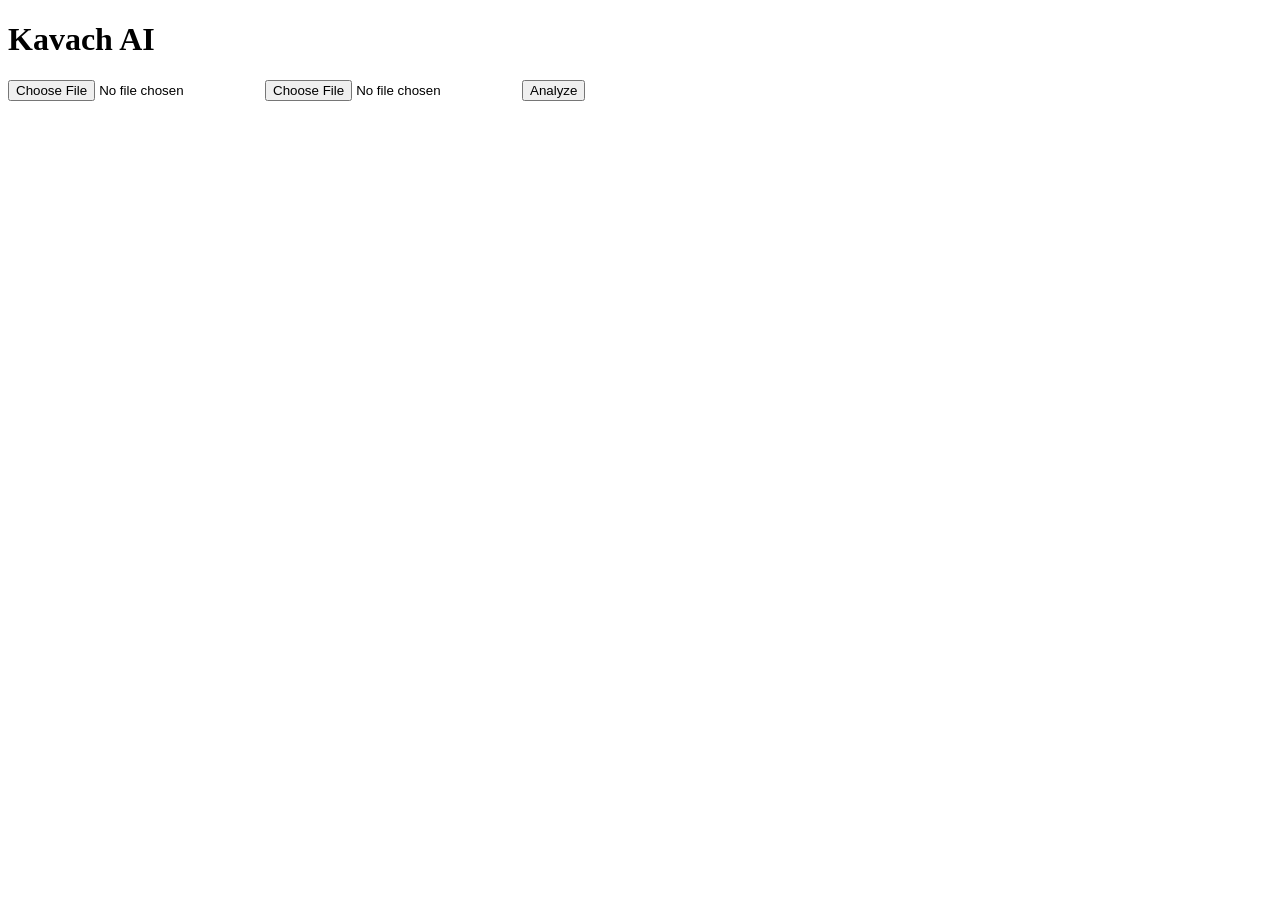
==== frontend/index.html @ c026bddb "Add backend placeholder modules and working API" ====
<!DOCTYPE html>
<html>
<head>
    <title>Kavach AI - Document Screening</title>
    <link rel="stylesheet" href="style.css">
</head>
<body>
    <h1>Kavach AI</h1>
    <input type="file" id="docUpload" accept="image/*">
    <input type="file" id="liveUpload" accept="image/*">
    <button onclick="analyze()">Analyze</button>
    <div id="results"></div>
    <script src="script.js"></script>
</body>
</html>
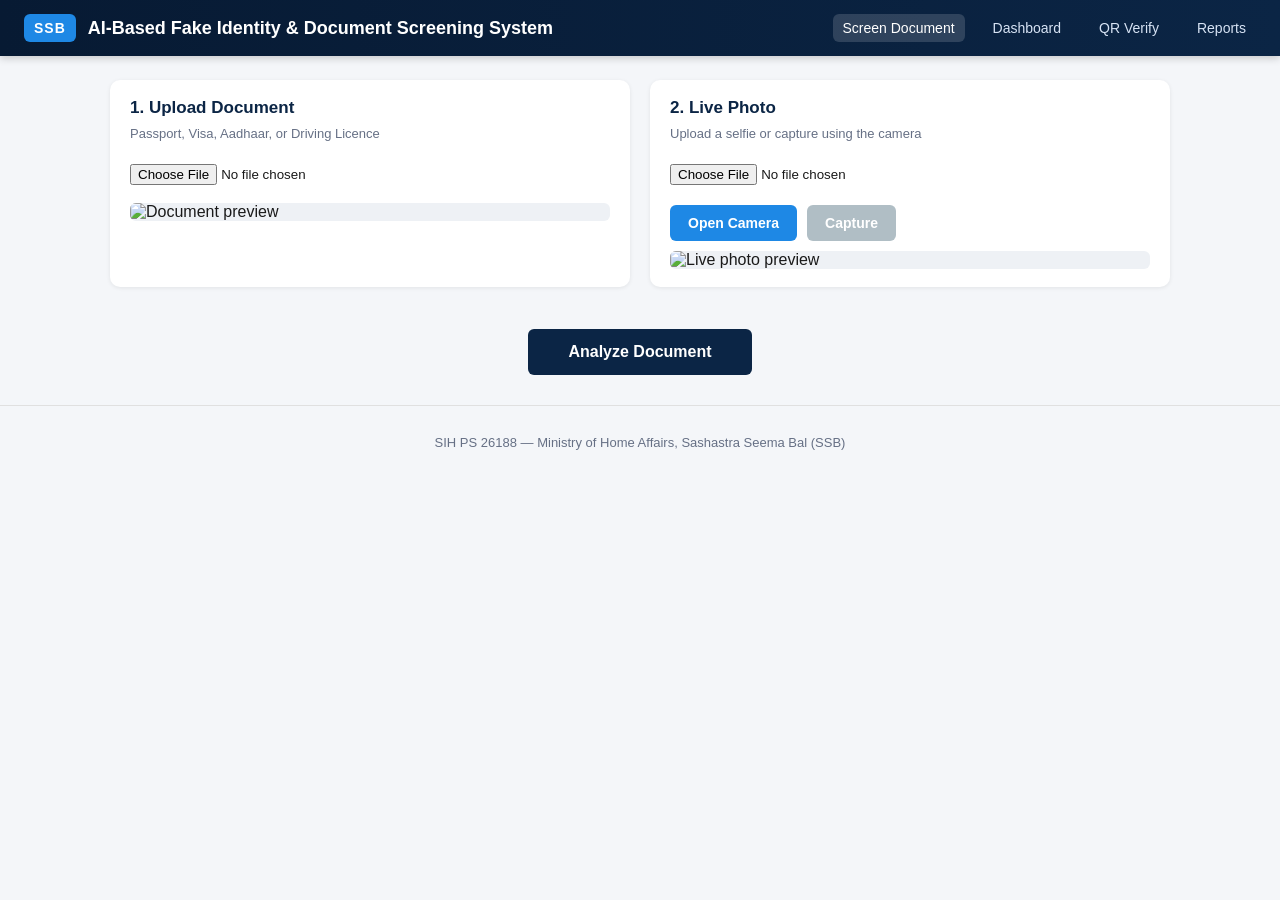
==== commit f7f45b18: "Complete project - all files ready" ====
--- a/frontend/index.html
+++ b/frontend/index.html
@@ -1,15 +1,125 @@
 <!DOCTYPE html>
-<html>
+<html lang="en">
 <head>
-    <title>Kavach AI - Document Screening</title>
-    <link rel="stylesheet" href="style.css">
+<meta charset="UTF-8">
+<meta name="viewport" content="width=device-width, initial-scale=1.0">
+<title>AI Document Screening System</title>
+<link rel="stylesheet" href="style.css">
 </head>
 <body>
-    <h1>Kavach AI</h1>
-    <input type="file" id="docUpload" accept="image/*">
-    <input type="file" id="liveUpload" accept="image/*">
-    <button onclick="analyze()">Analyze</button>
-    <div id="results"></div>
-    <script src="script.js"></script>
+
+  <header class="topbar">
+    <div class="logo-title">
+      <span class="badge">SSB</span>
+      <h1>AI-Based Fake Identity &amp; Document Screening System</h1>
+    </div>
+    <nav>
+      <a href="index.html" class="active">Screen Document</a>
+      <a href="dashboard.html">Dashboard</a>
+      <a href="qr.html">QR Verify</a>
+      <a href="report.html">Reports</a>
+    </nav>
+  </header>
+
+  <main class="container">
+
+    <section class="upload-grid">
+
+      <div class="card">
+        <h2>1. Upload Document</h2>
+        <p class="hint">Passport, Visa, Aadhaar, or Driving Licence</p>
+        <input type="file" id="docInput" accept="image/*">
+        <img id="docPreview" class="preview" alt="Document preview">
+      </div>
+
+      <div class="card">
+        <h2>2. Live Photo</h2>
+        <p class="hint">Upload a selfie or capture using the camera</p>
+        <input type="file" id="liveInput" accept="image/*">
+        <div class="camera-controls">
+          <button id="startCameraBtn" type="button">Open Camera</button>
+          <button id="captureBtn" type="button" disabled>Capture</button>
+        </div>
+        <video id="video" class="preview" autoplay playsinline style="display:none;"></video>
+        <canvas id="canvas" style="display:none;"></canvas>
+        <img id="livePreview" class="preview" alt="Live photo preview">
+      </div>
+
+    </section>
+
+    <div class="analyze-bar">
+      <button id="analyzeBtn" type="button">Analyze Document</button>
+      <span id="statusText"></span>
+    </div>
+
+    <section id="resultsSection" class="results" style="display:none;">
+      <h2>Screening Results</h2>
+
+      <div class="results-grid">
+
+        <div class="card">
+          <h3>Risk Assessment</h3>
+          <div id="riskLevel" class="risk-badge">--</div>
+          <p>Risk Score: <span id="riskScore">--</span> / 100</p>
+        </div>
+
+        <div class="card">
+          <h3>Document Type</h3>
+          <p id="documentType">--</p>
+        </div>
+
+        <div class="card">
+          <h3>Face Match</h3>
+          <p id="faceMatch">--</p>
+          <p>Similarity: <span id="similarity">--</span></p>
+        </div>
+
+        <div class="card">
+          <h3>Liveness</h3>
+          <p id="livenessResult">--</p>
+        </div>
+
+        <div class="card">
+          <h3>Tamper / Noise Score</h3>
+          <p>Tamper: <span id="tamperScore">--</span></p>
+          <p>Noise: <span id="noiseScore">--</span></p>
+        </div>
+
+        <div class="card">
+          <h3>Blockchain Hash</h3>
+          <p id="blockchainHash" class="mono-text">--</p>
+        </div>
+
+      </div>
+
+      <div class="card">
+        <h3>Extracted Fields</h3>
+        <pre id="extractedFields">--</pre>
+      </div>
+
+      <div class="card">
+        <h3>Validation Errors</h3>
+        <ul id="errorsList"></ul>
+      </div>
+
+      <div class="card">
+        <h3>Tamper Heatmap</h3>
+        <img id="heatmapImage" class="preview" alt="Tamper heatmap">
+      </div>
+
+      <div class="card links-card">
+        <a id="pdfLink" href="#" target="_blank">Download PDF Report</a>
+        <a id="qrLink" href="#" target="_blank">View QR Code</a>
+      </div>
+
+    </section>
+
+  </main>
+
+  <footer>
+    <p>SIH PS 26188 &mdash; Ministry of Home Affairs, Sashastra Seema Bal (SSB)</p>
+  </footer>
+
+  <script src="script.js"></script>
 </body>
 </html>
--- a/frontend/style.css
+++ b/frontend/style.css
@@ -0,0 +1,336 @@
+/* ==========================================================
+   AI Document Screening System - Government Dark Blue Theme
+   ========================================================== */
+
+:root {
+  --navy: #0b2545;
+  --navy-dark: #071a33;
+  --accent: #1e88e5;
+  --accent-light: #64b5f6;
+  --bg: #f4f6f9;
+  --card-bg: #ffffff;
+  --text: #1a1a1a;
+  --muted: #667085;
+  --danger: #d32f2f;
+  --warning: #f9a825;
+  --success: #2e7d32;
+  --radius: 10px;
+}
+
+* {
+  box-sizing: border-box;
+}
+
+body {
+  margin: 0;
+  font-family: "Segoe UI", Roboto, Arial, sans-serif;
+  background: var(--bg);
+  color: var(--text);
+}
+
+/* ---------- Top bar ---------- */
+.topbar {
+  background: linear-gradient(90deg, var(--navy-dark), var(--navy));
+  color: white;
+  padding: 14px 24px;
+  display: flex;
+  justify-content: space-between;
+  align-items: center;
+  flex-wrap: wrap;
+  gap: 12px;
+  box-shadow: 0 2px 8px rgba(0, 0, 0, 0.2);
+}
+
+.logo-title {
+  display: flex;
+  align-items: center;
+  gap: 12px;
+}
+
+.badge {
+  background: var(--accent);
+  color: white;
+  font-weight: 700;
+  padding: 6px 10px;
+  border-radius: 6px;
+  font-size: 14px;
+  letter-spacing: 1px;
+}
+
+.topbar h1 {
+  font-size: 18px;
+  margin: 0;
+  font-weight: 600;
+}
+
+nav {
+  display: flex;
+  gap: 18px;
+}
+
+nav a {
+  color: #d7e3f4;
+  text-decoration: none;
+  font-size: 14px;
+  padding: 6px 10px;
+  border-radius: 6px;
+  transition: background 0.2s;
+}
+
+nav a:hover,
+nav a.active {
+  background: rgba(255, 255, 255, 0.15);
+  color: white;
+}
+
+/* ---------- Layout ---------- */
+.container {
+  max-width: 1100px;
+  margin: 24px auto;
+  padding: 0 20px;
+}
+
+.upload-grid {
+  display: grid;
+  grid-template-columns: 1fr 1fr;
+  gap: 20px;
+}
+
+@media (max-width: 720px) {
+  .upload-grid {
+    grid-template-columns: 1fr;
+  }
+}
+
+.card {
+  background: var(--card-bg);
+  border-radius: var(--radius);
+  padding: 18px 20px;
+  box-shadow: 0 1px 4px rgba(0, 0, 0, 0.08);
+  margin-bottom: 18px;
+}
+
+.card h2 {
+  margin-top: 0;
+  font-size: 17px;
+  color: var(--navy);
+}
+
+.card h3 {
+  margin-top: 0;
+  font-size: 15px;
+  color: var(--navy);
+}
+
+.hint {
+  color: var(--muted);
+  font-size: 13px;
+  margin-top: -6px;
+}
+
+input[type="file"] {
+  width: 100%;
+  margin: 10px 0;
+}
+
+.preview {
+  width: 100%;
+  max-height: 260px;
+  object-fit: contain;
+  border-radius: 6px;
+  background: #eef1f5;
+  margin-top: 8px;
+  display: block;
+}
+
+.camera-controls {
+  display: flex;
+  gap: 10px;
+  margin: 10px 0;
+}
+
+button {
+  background: var(--accent);
+  color: white;
+  border: none;
+  padding: 10px 18px;
+  border-radius: 6px;
+  cursor: pointer;
+  font-size: 14px;
+  font-weight: 600;
+  transition: background 0.2s;
+}
+
+button:hover {
+  background: var(--accent-light);
+}
+
+button:disabled {
+  background: #b0bec5;
+  cursor: not-allowed;
+}
+
+.analyze-bar {
+  text-align: center;
+  margin: 24px 0;
+}
+
+.analyze-bar button {
+  padding: 14px 40px;
+  font-size: 16px;
+  background: var(--navy);
+}
+
+.analyze-bar button:hover {
+  background: var(--accent);
+}
+
+#statusText {
+  display: block;
+  margin-top: 10px;
+  color: var(--muted);
+  font-size: 14px;
+}
+
+/* ---------- Results ---------- */
+.results-grid {
+  display: grid;
+  grid-template-columns: repeat(3, 1fr);
+  gap: 16px;
+}
+
+@media (max-width: 900px) {
+  .results-grid {
+    grid-template-columns: repeat(2, 1fr);
+  }
+}
+
+@media (max-width: 600px) {
+  .results-grid {
+    grid-template-columns: 1fr;
+  }
+}
+
+.risk-badge {
+  display: inline-block;
+  padding: 6px 14px;
+  border-radius: 20px;
+  font-weight: 700;
+  font-size: 14px;
+  color: white;
+  background: var(--muted);
+}
+
+.risk-badge.LOW {
+  background: var(--success);
+}
+
+.risk-badge.MEDIUM {
+  background: var(--warning);
+  color: #3a2b00;
+}
+
+.risk-badge.HIGH {
+  background: var(--danger);
+}
+
+.mono-text {
+  font-family: monospace;
+  word-break: break-all;
+  font-size: 13px;
+  color: var(--muted);
+}
+
+pre {
+  background: #f4f6f9;
+  padding: 12px;
+  border-radius: 6px;
+  overflow-x: auto;
+  font-size: 13px;
+}
+
+.links-card {
+  display: flex;
+  gap: 20px;
+}
+
+.links-card a {
+  color: var(--accent);
+  font-weight: 600;
+  text-decoration: none;
+}
+
+.links-card a:hover {
+  text-decoration: underline;
+}
+
+footer {
+  text-align: center;
+  padding: 16px;
+  color: var(--muted);
+  font-size: 13px;
+  border-top: 1px solid #e0e0e0;
+  margin-top: 30px;
+}
+
+/* ---------- Dashboard bars ---------- */
+.bar-chart {
+  display: flex;
+  align-items: flex-end;
+  gap: 16px;
+  height: 220px;
+  padding: 20px 10px 0 10px;
+}
+
+.bar {
+  flex: 1;
+  background: var(--accent);
+  border-radius: 6px 6px 0 0;
+  position: relative;
+  min-height: 4px;
+  transition: height 0.4s ease;
+}
+
+.bar span {
+  position: absolute;
+  top: -22px;
+  left: 0;
+  right: 0;
+  text-align: center;
+  font-size: 13px;
+  font-weight: 600;
+  color: var(--navy);
+}
+
+.bar-label {
+  text-align: center;
+  font-size: 13px;
+  color: var(--muted);
+  margin-top: 6px;
+}
+
+.bar-wrap {
+  flex: 1;
+  display: flex;
+  flex-direction: column;
+  align-items: center;
+}
+
+.stats-grid {
+  display: grid;
+  grid-template-columns: repeat(4, 1fr);
+  gap: 16px;
+  margin-bottom: 20px;
+}
+
+@media (max-width: 700px) {
+  .stats-grid {
+    grid-template-columns: repeat(2, 1fr);
+  }
+}
+
+.stat-number {
+  font-size: 28px;
+  font-weight: 700;
+  color: var(--navy);
+}
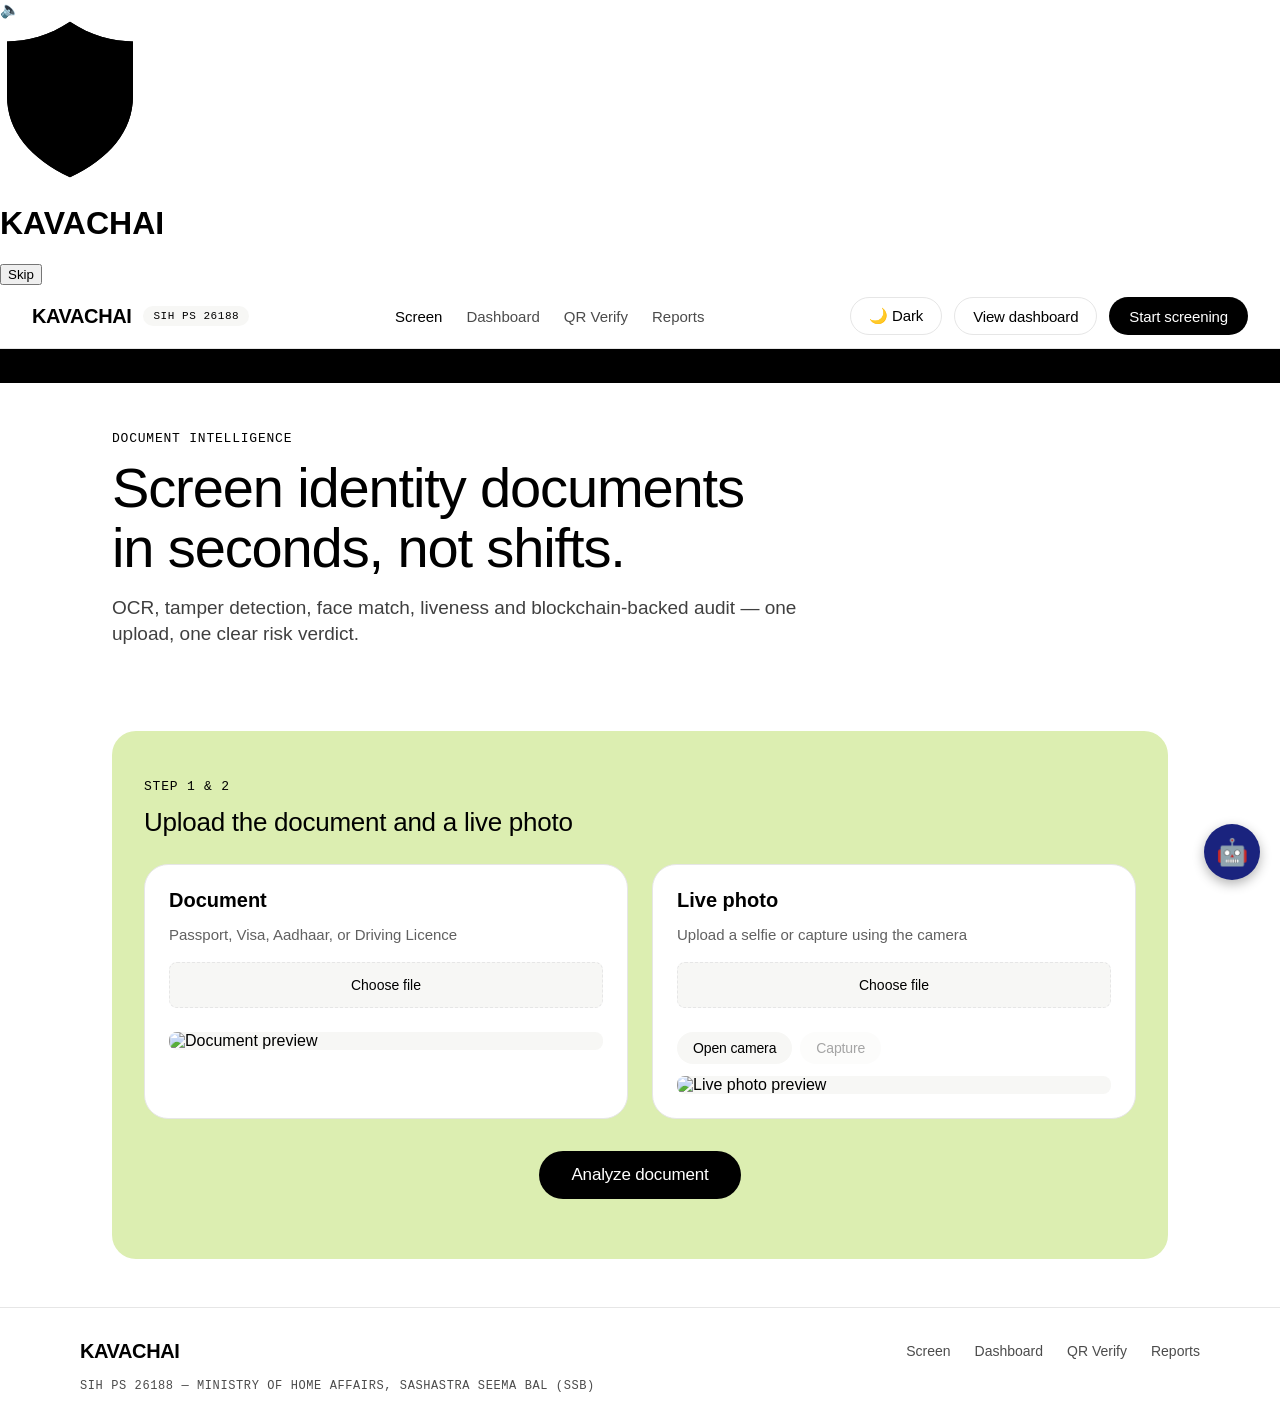
==== commit ea79684f: "Add SAHARA assistant, splash screen, dark mode, gauge, updated backend" ====
--- a/frontend/index.html
+++ b/frontend/index.html
@@ -3,123 +3,189 @@
 <head>
 <meta charset="UTF-8">
 <meta name="viewport" content="width=device-width, initial-scale=1.0">
-<title>AI Document Screening System</title>
+<title>KAVACHAI — AI Document Screening System</title>
 <link rel="stylesheet" href="style.css">
+<link rel="stylesheet" href="splash.css">
+<link rel="manifest" href="manifest.json">
+<script>
+  if ("serviceWorker" in navigator) {
+    navigator.serviceWorker.register("sw.js").catch(()=>{});
+  }
+</script>
 </head>
 <body>
 
-  <header class="topbar">
-    <div class="logo-title">
-      <span class="badge">SSB</span>
-      <h1>AI-Based Fake Identity &amp; Document Screening System</h1>
+  <!-- Splash Screen -->
+  <div class="splash-overlay" id="kavachai-splash">
+    <div class="splash-audio-toggle" id="splashAudioToggle">🔈</div>
+    <div class="splash-content">
+      <div class="shield-wrap" id="shieldWrap">
+        <svg class="shield-svg" viewBox="0 0 100 115" width="140" height="161">
+          <path id="shieldOutline" class="shield-outline" d="M50 2 C65 12,80 16,95 16 V55 C95 80,78 100,50 113 C22 100,5 80,5 55 V16 C20 16,35 12,50 2 Z" />
+          <path id="shieldFill" class="shield-fill" d="M50 2 C65 12,80 16,95 16 V55 C95 80,78 100,50 113 C22 100,5 80,5 55 V16 C20 16,35 12,50 2 Z" />
+          <polyline id="checkMark" class="check-mark" points="28,58 44,74 74,38" />
+        </svg>
+        <div class="scan-line" id="scanLine"></div>
+      </div>
+      <h1 class="wordmark-reveal" id="wordmarkReveal">KAVACHAI</h1>
+      <div class="divider-line" id="dividerLine"></div>
+      <p class="subtitle-type" id="subtitleType"></p>
+      <span class="status-dot" id="statusDot"></span>
     </div>
-    <nav>
-      <a href="index.html" class="active">Screen Document</a>
+    <button class="splash-skip" id="splashSkip">Skip</button>
+  </div>
+
+  <!-- Top Nav -->
+  <header class="top-nav">
+    <div class="nav-left">
+      <span class="wordmark">KAVACHAI</span>
+      <span class="eyebrow-pill">SIH PS 26188</span>
+    </div>
+    <nav class="nav-links">
+      <a href="index.html" class="active">Screen</a>
       <a href="dashboard.html">Dashboard</a>
       <a href="qr.html">QR Verify</a>
       <a href="report.html">Reports</a>
     </nav>
+    <div class="nav-cta">
+      <button id="themeToggle" type="button" class="btn btn-secondary" onclick="toggleTheme()">🌙 Dark</button>
+      <a href="dashboard.html" class="btn btn-secondary">View dashboard</a>
+      <a href="#uploadSection" class="btn btn-primary">Start screening</a>
+    </div>
   </header>
 
-  <main class="container">
+  <div class="marquee-strip">
+    <span>MINISTRY OF HOME AFFAIRS&nbsp;&nbsp;&bull;&nbsp;&nbsp;SASHASTRA SEEMA BAL (SSB)&nbsp;&nbsp;&bull;&nbsp;&nbsp;AI-BASED FAKE IDENTITY &amp; DOCUMENT SCREENING&nbsp;&nbsp;&bull;&nbsp;&nbsp;</span>
+  </div>
 
-    <section class="upload-grid">
-
-      <div class="card">
-        <h2>1. Upload Document</h2>
-        <p class="hint">Passport, Visa, Aadhaar, or Driving Licence</p>
-        <input type="file" id="docInput" accept="image/*">
-        <img id="docPreview" class="preview" alt="Document preview">
-      </div>
-
-      <div class="card">
-        <h2>2. Live Photo</h2>
-        <p class="hint">Upload a selfie or capture using the camera</p>
-        <input type="file" id="liveInput" accept="image/*">
-        <div class="camera-controls">
-          <button id="startCameraBtn" type="button">Open Camera</button>
-          <button id="captureBtn" type="button" disabled>Capture</button>
-        </div>
-        <video id="video" class="preview" autoplay playsinline style="display:none;"></video>
-        <canvas id="canvas" style="display:none;"></canvas>
-        <img id="livePreview" class="preview" alt="Live photo preview">
-      </div>
-
+  <main>
+    <section class="hero">
+      <p class="eyebrow">DOCUMENT INTELLIGENCE</p>
+      <h1 class="display-lg">Screen identity documents<br>in seconds, not shifts.</h1>
+      <p class="body-lg hero-sub">OCR, tamper detection, face match, liveness and blockchain-backed audit — one upload, one clear risk verdict.</p>
     </section>
 
-    <div class="analyze-bar">
-      <button id="analyzeBtn" type="button">Analyze Document</button>
-      <span id="statusText"></span>
-    </div>
+    <section class="color-block color-block-lime" id="uploadSection">
+      <p class="eyebrow">STEP 1 &amp; 2</p>
+      <h2 class="headline">Upload the document and a live photo</h2>
+      <div class="upload-grid">
+        <div class="card">
+          <h3 class="card-title">Document</h3>
+          <p class="body-sm muted">Passport, Visa, Aadhaar, or Driving Licence</p>
+          <label class="file-drop" for="docInput"><span>Choose file</span></label>
+          <input type="file" id="docInput" accept="image/*" hidden>
+          <img id="docPreview" class="preview" alt="Document preview">
+        </div>
+        <div class="card">
+          <h3 class="card-title">Live photo</h3>
+          <p class="body-sm muted">Upload a selfie or capture using the camera</p>
+          <label class="file-drop" for="liveInput"><span>Choose file</span></label>
+          <input type="file" id="liveInput" accept="image/*" hidden>
+          <div class="camera-controls">
+            <button id="startCameraBtn" type="button" class="btn btn-icon-text">Open camera</button>
+            <button id="captureBtn" type="button" class="btn btn-icon-text" disabled>Capture</button>
+          </div>
+          <video id="video" class="preview" autoplay playsinline style="display:none;"></video>
+          <canvas id="canvas" style="display:none;"></canvas>
+          <img id="livePreview" class="preview" alt="Live photo preview">
+        </div>
+      </div>
+      <div class="analyze-bar">
+        <button id="analyzeBtn" type="button" class="btn btn-primary btn-lg">Analyze document</button>
+        <span id="statusText" class="caption"></span>
+      </div>
+    </section>
 
-    <section id="resultsSection" class="results" style="display:none;">
-      <h2>Screening Results</h2>
-
+    <section id="resultsSection" class="results-section" style="display:none;">
+      <p class="eyebrow">RESULT</p>
+      <h2 class="headline">Screening results</h2>
       <div class="results-grid">
-
-        <div class="card">
-          <h3>Risk Assessment</h3>
-          <div id="riskLevel" class="risk-badge">--</div>
-          <p>Risk Score: <span id="riskScore">--</span> / 100</p>
+        <div class="card result-card">
+          <p class="caption">RISK ASSESSMENT</p>
+          <div class="gauge-container">
+            <svg viewBox="0 0 120 120" width="140" height="140">
+              <circle cx="60" cy="60" r="50" fill="none" stroke="#e6e6e6" stroke-width="8"/>
+              <circle id="riskGaugeCircle" cx="60" cy="60" r="50" fill="none" stroke="#1a237e" stroke-width="8" stroke-linecap="round" stroke-dasharray="314" stroke-dashoffset="314" transform="rotate(-90 60 60)"/>
+              <text id="riskGaugeText" x="60" y="60" text-anchor="middle" dominant-baseline="middle" font-size="20" font-weight="700">--</text>
+            </svg>
+          </div>
+          <p class="body-sm muted">Score: <span id="riskScore">--</span> / 100</p>
         </div>
-
-        <div class="card">
-          <h3>Document Type</h3>
-          <p id="documentType">--</p>
+        <div class="card result-card">
+          <p class="caption">DOCUMENT TYPE</p>
+          <p class="card-value" id="documentType">--</p>
         </div>
-
-        <div class="card">
-          <h3>Face Match</h3>
-          <p id="faceMatch">--</p>
-          <p>Similarity: <span id="similarity">--</span></p>
+        <div class="card result-card">
+          <p class="caption">FACE MATCH</p>
+          <p class="card-value" id="faceMatch">--</p>
+          <p class="body-sm muted">Similarity: <span id="similarity">--</span></p>
         </div>
-
-        <div class="card">
-          <h3>Liveness</h3>
-          <p id="livenessResult">--</p>
+        <div class="card result-card">
+          <p class="caption">LIVENESS</p>
+          <p class="card-value" id="livenessResult">--</p>
         </div>
-
-        <div class="card">
-          <h3>Tamper / Noise Score</h3>
-          <p>Tamper: <span id="tamperScore">--</span></p>
-          <p>Noise: <span id="noiseScore">--</span></p>
+        <div class="card result-card">
+          <p class="caption">TAMPER / NOISE</p>
+          <p class="body-sm">Tamper: <span id="tamperScore">--</span></p>
+          <p class="body-sm">Noise: <span id="noiseScore">--</span></p>
         </div>
-
-        <div class="card">
-          <h3>Blockchain Hash</h3>
+        <div class="card result-card">
+          <p class="caption">BLOCKCHAIN HASH</p>
           <p id="blockchainHash" class="mono-text">--</p>
         </div>
-
       </div>
-
-      <div class="card">
-        <h3>Extracted Fields</h3>
+      <div class="color-block color-block-mint">
+        <h3 class="card-title">Extracted fields</h3>
         <pre id="extractedFields">--</pre>
       </div>
-
+      <div class="color-block color-block-cream">
+        <h3 class="card-title">Validation errors</h3>
+        <ul id="errorsList" class="errors-list"></ul>
+      </div>
       <div class="card">
-        <h3>Validation Errors</h3>
-        <ul id="errorsList"></ul>
-      </div>
-
-      <div class="card">
-        <h3>Tamper Heatmap</h3>
+        <h3 class="card-title">Tamper heatmap</h3>
         <img id="heatmapImage" class="preview" alt="Tamper heatmap">
       </div>
-
-      <div class="card links-card">
-        <a id="pdfLink" href="#" target="_blank">Download PDF Report</a>
-        <a id="qrLink" href="#" target="_blank">View QR Code</a>
+      <div class="links-row">
+        <a id="pdfLink" href="#" target="_blank" class="btn btn-secondary">Download PDF report</a>
+        <a id="qrLink" href="#" target="_blank" class="btn btn-secondary">View QR code</a>
       </div>
-
     </section>
-
   </main>
 
-  <footer>
-    <p>SIH PS 26188 &mdash; Ministry of Home Affairs, Sashastra Seema Bal (SSB)</p>
+  <footer class="footer">
+    <div class="footer-top">
+      <span class="wordmark">KAVACHAI</span>
+      <div class="footer-links">
+        <a href="index.html">Screen</a>
+        <a href="dashboard.html">Dashboard</a>
+        <a href="qr.html">QR Verify</a>
+        <a href="report.html">Reports</a>
+      </div>
+    </div>
+    <p class="caption footer-note">SIH PS 26188 — MINISTRY OF HOME AFFAIRS, SASHASTRA SEEMA BAL (SSB)</p>
   </footer>
 
+  <!-- SAHARA (chat inside widget) -->
+  <div class="sahara-widget" id="saharaWidget">
+    <button class="sahara-float" onclick="toggleSaharaChat()">🤖</button>
+    <div class="sahara-chat" id="saharaChatWindow" style="display:none;">
+      <div class="sahara-header">
+        <span>🤖 SAHARA Assistant</span>
+        <button onclick="toggleSaharaChat()" style="background:none;border:none;color:#fff;cursor:pointer;font-size:18px;">✕</button>
+      </div>
+      <div class="sahara-messages" id="saharaMessages">
+        <div class="sahara-msg bot">Hello! Main SAHARA hoon — KAVACHAI ki assistant. Kuch bhi puchho.</div>
+      </div>
+      <div class="sahara-input-row">
+        <input type="text" id="saharaInput" placeholder="App ke baare mein puchho...">
+        <button onclick="sendSaharaMessage()">Send</button>
+      </div>
+    </div>
+  </div>
+
+  <script src="splash.js"></script>
   <script src="script.js"></script>
+  <script src="sahara.js"></script>
 </body>
 </html>
--- a/frontend/style.css
+++ b/frontend/style.css
@@ -1,20 +1,59 @@
 /* ==========================================================
-   AI Document Screening System - Government Dark Blue Theme
+   AI Document Screening System
+   Design language: editorial base + pastel color blocks
    ========================================================== */
 
 :root {
-  --navy: #0b2545;
-  --navy-dark: #071a33;
-  --accent: #1e88e5;
-  --accent-light: #64b5f6;
-  --bg: #f4f6f9;
-  --card-bg: #ffffff;
-  --text: #1a1a1a;
-  --muted: #667085;
-  --danger: #d32f2f;
-  --warning: #f9a825;
-  --success: #2e7d32;
-  --radius: 10px;
+  /* ---- colors ---- */
+  --primary: #000000;
+  --on-primary: #ffffff;
+  --ink: #000000;
+  --canvas: #ffffff;
+  --hairline: #e6e6e6;
+  --hairline-soft: #f1f1f1;
+  --surface-soft: #f7f7f5;
+
+  --block-lime: #dceeb1;
+  --block-lilac: #c5b0f4;
+  --block-cream: #f4ecd6;
+  --block-pink: #efd4d4;
+  --block-mint: #c8e6cd;
+  --block-coral: #f3c9b6;
+  --block-navy: #1f1d3d;
+  --accent-magenta: #ff3d8b;
+  --semantic-success: #1ea64a;
+  --semantic-warning: #b5850a;
+  --semantic-danger: #c0392b;
+
+  /* ---- radius ---- */
+  --r-xs: 2px;
+  --r-sm: 6px;
+  --r-md: 8px;
+  --r-lg: 24px;
+  --r-xl: 32px;
+  --r-pill: 50px;
+  --r-full: 9999px;
+
+  /* ---- spacing ---- */
+  --sp-xxs: 4px;
+  --sp-xs: 8px;
+  --sp-sm: 12px;
+  --sp-md: 16px;
+  --sp-lg: 24px;
+  --sp-xl: 32px;
+  --sp-xxl: 48px;
+  --sp-section: 96px;
+}
+
+/* ---- DARK THEME OVERRIDES ---- */
+[data-theme="dark"] {
+  --primary: #1a237e;
+  --on-primary: #ffffff;
+  --ink: #e0e6ed;
+  --canvas: #0a1628;
+  --hairline: #2a3a5c;
+  --hairline-soft: #1a2a4c;
+  --surface-soft: #112240;
 }
 
 * {
@@ -23,77 +62,265 @@
 
 body {
   margin: 0;
-  font-family: "Segoe UI", Roboto, Arial, sans-serif;
-  background: var(--bg);
-  color: var(--text);
-}
-
-/* ---------- Top bar ---------- */
-.topbar {
-  background: linear-gradient(90deg, var(--navy-dark), var(--navy));
-  color: white;
-  padding: 14px 24px;
-  display: flex;
+  background: var(--canvas);
+  color: var(--ink);
+  font-family: "Inter", "Segoe UI", Roboto, Arial, sans-serif;
+  -webkit-font-smoothing: antialiased;
+  transition: background 0.3s, color 0.3s;
+}
+
+a {
+  color: inherit;
+}
+
+/* ---------- Type scale ---------- */
+.eyebrow {
+  font-family: "Roboto Mono", "Courier New", monospace;
+  font-size: 13px;
+  letter-spacing: 0.06em;
+  text-transform: uppercase;
+  margin: 0 0 var(--sp-sm) 0;
+}
+
+.caption {
+  font-family: "Roboto Mono", "Courier New", monospace;
+  font-size: 12px;
+  letter-spacing: 0.05em;
+  text-transform: uppercase;
+  color: var(--ink);
+  opacity: 0.7;
+}
+
+.display-lg {
+  font-size: 56px;
+  font-weight: 340;
+  line-height: 1.08;
+  letter-spacing: -0.02em;
+  margin: 0 0 var(--sp-md) 0;
+}
+
+.headline {
+  font-size: 26px;
+  font-weight: 540;
+  line-height: 1.3;
+  letter-spacing: -0.01em;
+  margin: 0 0 var(--sp-lg) 0;
+}
+
+.card-title {
+  font-size: 20px;
+  font-weight: 700;
+  margin: 0 0 var(--sp-sm) 0;
+}
+
+.card-value {
+  font-size: 20px;
+  font-weight: 540;
+  margin: var(--sp-xxs) 0;
+}
+
+.body-lg {
+  font-size: 19px;
+  font-weight: 330;
+  line-height: 1.4;
+}
+
+.body-sm {
+  font-size: 15px;
+  font-weight: 330;
+  line-height: 1.45;
+  margin: 4px 0;
+}
+
+.muted {
+  opacity: 0.62;
+}
+
+.mono-text {
+  font-family: "Roboto Mono", "Courier New", monospace;
+  font-size: 13px;
+  word-break: break-all;
+  opacity: 0.75;
+}
+
+/* ---------- top-nav ---------- */
+.top-nav {
+  position: sticky;
+  top: 0;
+  z-index: 20;
+  background: var(--canvas);
+  height: 64px;
+  display: flex;
+  align-items: center;
   justify-content: space-between;
-  align-items: center;
-  flex-wrap: wrap;
-  gap: 12px;
-  box-shadow: 0 2px 8px rgba(0, 0, 0, 0.2);
-}
-
-.logo-title {
-  display: flex;
-  align-items: center;
-  gap: 12px;
-}
-
-.badge {
-  background: var(--accent);
-  color: white;
+  padding: 0 var(--sp-xl);
+  border-bottom: 1px solid var(--hairline);
+}
+
+.nav-left {
+  display: flex;
+  align-items: center;
+  gap: var(--sp-sm);
+}
+
+.wordmark {
+  font-size: 20px;
   font-weight: 700;
-  padding: 6px 10px;
-  border-radius: 6px;
+  letter-spacing: -0.02em;
+}
+
+.eyebrow-pill {
+  font-family: "Roboto Mono", monospace;
+  font-size: 11px;
+  letter-spacing: 0.05em;
+  background: var(--surface-soft);
+  padding: 4px 10px;
+  border-radius: var(--r-pill);
+}
+
+.nav-links {
+  display: flex;
+  gap: var(--sp-lg);
+}
+
+.nav-links a {
+  text-decoration: none;
+  font-size: 15px;
+  font-weight: 480;
+  opacity: 0.7;
+}
+
+.nav-links a:hover,
+.nav-links a.active {
+  opacity: 1;
+}
+
+.nav-cta {
+  display: flex;
+  gap: var(--sp-sm);
+}
+
+/* ---------- marquee-strip ---------- */
+.marquee-strip {
+  background: var(--primary);
+  color: var(--on-primary);
+  height: 34px;
+  display: flex;
+  align-items: center;
+  overflow: hidden;
+  white-space: nowrap;
+}
+
+.marquee-strip span {
+  font-family: "Roboto Mono", monospace;
+  font-size: 12px;
+  letter-spacing: 0.04em;
+  padding-left: 100%;
+  animation: scroll-left 22s linear infinite;
+}
+
+@keyframes scroll-left {
+  from { transform: translateX(0); }
+  to { transform: translateX(-100%); }
+}
+
+/* ---------- buttons ---------- */
+.btn {
+  display: inline-flex;
+  align-items: center;
+  justify-content: center;
+  font-size: 15px;
+  font-weight: 480;
+  letter-spacing: -0.01em;
+  text-decoration: none;
+  border: none;
+  cursor: pointer;
+  border-radius: var(--r-pill);
+  padding: 10px 20px;
+  transition: transform 0.15s ease, opacity 0.15s ease;
+}
+
+.btn:hover {
+  transform: translateY(-1px);
+}
+
+.btn:disabled {
+  opacity: 0.35;
+  cursor: not-allowed;
+  transform: none;
+}
+
+.btn-primary {
+  background: var(--primary);
+  color: var(--on-primary);
+}
+
+.btn-secondary {
+  background: var(--canvas);
+  color: var(--ink);
+  border: 1px solid var(--hairline);
+  padding: 9px 18px;
+}
+
+.btn-icon-text {
+  background: var(--surface-soft);
+  color: var(--ink);
+  border-radius: var(--r-full);
+  padding: 8px 16px;
   font-size: 14px;
-  letter-spacing: 1px;
-}
-
-.topbar h1 {
-  font-size: 18px;
-  margin: 0;
-  font-weight: 600;
-}
-
-nav {
-  display: flex;
-  gap: 18px;
-}
-
-nav a {
-  color: #d7e3f4;
-  text-decoration: none;
-  font-size: 14px;
-  padding: 6px 10px;
-  border-radius: 6px;
-  transition: background 0.2s;
-}
-
-nav a:hover,
-nav a.active {
-  background: rgba(255, 255, 255, 0.15);
-  color: white;
-}
-
-/* ---------- Layout ---------- */
-.container {
-  max-width: 1100px;
-  margin: 24px auto;
-  padding: 0 20px;
-}
-
+}
+
+.btn-lg {
+  padding: 14px 32px;
+  font-size: 17px;
+}
+
+/* ---------- layout ---------- */
+main {
+  max-width: 1120px;
+  margin: 0 auto;
+  padding: 0 var(--sp-xl);
+}
+
+.hero {
+  padding: var(--sp-xxl) 0 var(--sp-xl) 0;
+  max-width: 720px;
+}
+
+.hero-sub {
+  margin-top: var(--sp-md);
+  opacity: 0.75;
+}
+
+/* ---------- color-block sections ---------- */
+.color-block {
+  border-radius: var(--r-lg);
+  padding: var(--sp-xxl) var(--sp-xl);
+  margin: var(--sp-xl) 0;
+}
+
+.color-block-lime   { background: var(--block-lime); }
+.color-block-lilac  { background: var(--block-lilac); }
+.color-block-cream  { background: var(--block-cream); }
+.color-block-pink   { background: var(--block-pink); }
+.color-block-mint   { background: var(--block-mint); }
+.color-block-coral  { background: var(--block-coral); }
+.color-block-navy   { background: var(--block-navy); color: #ffffff; }
+
+@media (max-width: 768px) {
+  .color-block {
+    border-radius: 0;
+    margin-left: calc(-1 * var(--sp-xl));
+    margin-right: calc(-1 * var(--sp-xl));
+    padding: var(--sp-xl) var(--sp-lg);
+  }
+}
+
+/* ---------- upload grid & cards ---------- */
 .upload-grid {
   display: grid;
   grid-template-columns: 1fr 1fr;
-  gap: 20px;
+  gap: var(--sp-lg);
 }
 
 @media (max-width: 720px) {
@@ -103,189 +330,197 @@
 }
 
 .card {
-  background: var(--card-bg);
-  border-radius: var(--radius);
-  padding: 18px 20px;
-  box-shadow: 0 1px 4px rgba(0, 0, 0, 0.08);
-  margin-bottom: 18px;
-}
-
-.card h2 {
-  margin-top: 0;
-  font-size: 17px;
-  color: var(--navy);
-}
-
-.card h3 {
-  margin-top: 0;
+  background: var(--canvas);
+  border: 1px solid var(--hairline);
+  border-radius: var(--r-lg);
+  padding: var(--sp-lg);
+}
+
+.text-input {
+  font-family: inherit;
   font-size: 15px;
-  color: var(--navy);
-}
-
-.hint {
-  color: var(--muted);
-  font-size: 13px;
-  margin-top: -6px;
-}
-
-input[type="file"] {
+  padding: 12px 14px;
+  border: 1px solid var(--hairline);
+  border-radius: var(--r-md);
+  background: var(--canvas);
+  color: var(--ink);
+  min-width: 220px;
+}
+
+.text-input:focus {
+  outline: 2px solid var(--primary);
+  outline-offset: 1px;
+}
+
+.file-drop {
+  display: inline-flex;
+  align-items: center;
+  justify-content: center;
+  background: var(--surface-soft);
+  border: 1px dashed var(--hairline);
+  border-radius: var(--r-md);
+  padding: 14px;
   width: 100%;
-  margin: 10px 0;
+  margin: var(--sp-sm) 0;
+  cursor: pointer;
+  font-size: 14px;
+  font-weight: 480;
+}
+
+.file-drop:hover {
+  background: var(--hairline-soft);
 }
 
 .preview {
   width: 100%;
-  max-height: 260px;
+  max-height: 240px;
   object-fit: contain;
-  border-radius: 6px;
-  background: #eef1f5;
-  margin-top: 8px;
+  border-radius: var(--r-md);
+  background: var(--surface-soft);
+  margin-top: var(--sp-sm);
   display: block;
 }
 
 .camera-controls {
   display: flex;
-  gap: 10px;
-  margin: 10px 0;
-}
-
-button {
-  background: var(--accent);
-  color: white;
-  border: none;
-  padding: 10px 18px;
-  border-radius: 6px;
-  cursor: pointer;
-  font-size: 14px;
-  font-weight: 600;
-  transition: background 0.2s;
-}
-
-button:hover {
-  background: var(--accent-light);
-}
-
-button:disabled {
-  background: #b0bec5;
-  cursor: not-allowed;
+  gap: var(--sp-xs);
+  margin: var(--sp-sm) 0;
 }
 
 .analyze-bar {
   text-align: center;
-  margin: 24px 0;
-}
-
-.analyze-bar button {
-  padding: 14px 40px;
-  font-size: 16px;
-  background: var(--navy);
-}
-
-.analyze-bar button:hover {
-  background: var(--accent);
-}
-
-#statusText {
+  margin-top: var(--sp-xl);
+}
+
+.analyze-bar #statusText {
   display: block;
-  margin-top: 10px;
-  color: var(--muted);
-  font-size: 14px;
-}
-
-/* ---------- Results ---------- */
+  margin-top: var(--sp-sm);
+}
+
+/* ---------- gauge ---------- */
+.gauge-container {
+  display: flex;
+  justify-content: center;
+  align-items: center;
+  margin: 10px 0;
+}
+
+/* ---------- results ---------- */
+.results-section {
+  padding: var(--sp-xl) 0 var(--sp-xxl) 0;
+}
+
 .results-grid {
   display: grid;
   grid-template-columns: repeat(3, 1fr);
-  gap: 16px;
+  gap: var(--sp-md);
+  margin-bottom: var(--sp-lg);
 }
 
 @media (max-width: 900px) {
-  .results-grid {
-    grid-template-columns: repeat(2, 1fr);
-  }
+  .results-grid { grid-template-columns: repeat(2, 1fr); }
 }
 
 @media (max-width: 600px) {
-  .results-grid {
-    grid-template-columns: 1fr;
-  }
+  .results-grid { grid-template-columns: 1fr; }
+}
+
+.result-card {
+  border-radius: var(--r-md);
 }
 
 .risk-badge {
   display: inline-block;
-  padding: 6px 14px;
-  border-radius: 20px;
+  padding: 6px 16px;
+  border-radius: var(--r-pill);
   font-weight: 700;
   font-size: 14px;
-  color: white;
-  background: var(--muted);
-}
-
-.risk-badge.LOW {
-  background: var(--success);
-}
-
-.risk-badge.MEDIUM {
-  background: var(--warning);
-  color: #3a2b00;
-}
-
-.risk-badge.HIGH {
-  background: var(--danger);
-}
-
-.mono-text {
-  font-family: monospace;
-  word-break: break-all;
-  font-size: 13px;
-  color: var(--muted);
+  color: var(--on-primary);
+  background: #999;
+  margin: 4px 0;
+}
+
+.risk-badge.LOW { background: var(--semantic-success); }
+.risk-badge.MEDIUM { background: var(--semantic-warning); color: #2b1e00; }
+.risk-badge.HIGH { background: var(--semantic-danger); }
+
+.errors-list {
+  margin: 0;
+  padding-left: 20px;
 }
 
 pre {
-  background: #f4f6f9;
-  padding: 12px;
-  border-radius: 6px;
+  background: rgba(255, 255, 255, 0.6);
+  padding: var(--sp-md);
+  border-radius: var(--r-md);
   overflow-x: auto;
   font-size: 13px;
-}
-
-.links-card {
-  display: flex;
-  gap: 20px;
-}
-
-.links-card a {
-  color: var(--accent);
-  font-weight: 600;
+  font-family: "Roboto Mono", monospace;
+}
+
+.links-row {
+  display: flex;
+  gap: var(--sp-md);
+  margin-top: var(--sp-lg);
+}
+
+/* ---------- footer ---------- */
+.footer {
+  border-top: 1px solid var(--hairline);
+  padding: var(--sp-xl) var(--sp-xl) var(--sp-lg);
+  margin-top: var(--sp-xxl);
+}
+
+.footer-top {
+  max-width: 1120px;
+  margin: 0 auto;
+  display: flex;
+  justify-content: space-between;
+  align-items: center;
+  flex-wrap: wrap;
+  gap: var(--sp-md);
+}
+
+.footer-links {
+  display: flex;
+  gap: var(--sp-lg);
+}
+
+.footer-links a {
   text-decoration: none;
-}
-
-.links-card a:hover {
-  text-decoration: underline;
-}
-
-footer {
-  text-align: center;
-  padding: 16px;
-  color: var(--muted);
-  font-size: 13px;
-  border-top: 1px solid #e0e0e0;
-  margin-top: 30px;
-}
-
-/* ---------- Dashboard bars ---------- */
+  font-size: 14px;
+  opacity: 0.7;
+}
+
+.footer-links a:hover {
+  opacity: 1;
+}
+
+.footer-note {
+  max-width: 1120px;
+  margin: var(--sp-md) auto 0;
+  text-align: left;
+}
+
+/* ---------- dashboard-specific ---------- */
 .bar-chart {
   display: flex;
   align-items: flex-end;
-  gap: 16px;
+  gap: var(--sp-lg);
   height: 220px;
-  padding: 20px 10px 0 10px;
+  padding: var(--sp-lg) var(--sp-sm) 0;
+}
+
+.bar-wrap {
+  flex: 1;
+  display: flex;
+  flex-direction: column;
+  align-items: center;
 }
 
 .bar {
-  flex: 1;
-  background: var(--accent);
-  border-radius: 6px 6px 0 0;
+  width: 100%;
+  border-radius: var(--r-sm) var(--r-sm) 0 0;
   position: relative;
   min-height: 4px;
   transition: height 0.4s ease;
@@ -298,39 +533,130 @@
   right: 0;
   text-align: center;
   font-size: 13px;
-  font-weight: 600;
-  color: var(--navy);
+  font-weight: 700;
 }
 
 .bar-label {
   text-align: center;
   font-size: 13px;
-  color: var(--muted);
-  margin-top: 6px;
-}
-
-.bar-wrap {
-  flex: 1;
-  display: flex;
-  flex-direction: column;
-  align-items: center;
+  opacity: 0.65;
+  margin-top: var(--sp-xs);
 }
 
 .stats-grid {
   display: grid;
   grid-template-columns: repeat(4, 1fr);
-  gap: 16px;
-  margin-bottom: 20px;
+  gap: var(--sp-md);
+  margin-bottom: var(--sp-lg);
 }
 
 @media (max-width: 700px) {
-  .stats-grid {
-    grid-template-columns: repeat(2, 1fr);
-  }
+  .stats-grid { grid-template-columns: repeat(2, 1fr); }
 }
 
 .stat-number {
   font-size: 28px;
   font-weight: 700;
-  color: var(--navy);
+}
+/* ==========================================================
+   SAHARA Floating Assistant Widget (fixed wrapper + absolute children)
+   ========================================================== */
+
+.sahara-widget {
+  position: fixed;
+  bottom: 20px;
+  right: 20px;
+  z-index: 999;
+  width: 56px;
+  height: 56px;
+  transition: none;
+  will-change: transform;
+}
+
+.sahara-float {
+  position: absolute;
+  bottom: 0;
+  right: 0;
+  width: 56px;
+  height: 56px;
+  border-radius: 50%;
+  font-size: 26px;
+  background: #1a237e;
+  color: #ffffff;
+  border: none;
+  cursor: grab;
+  box-shadow: 0 4px 12px rgba(0,0,0,0.3);
+  user-select: none;
+}
+
+.sahara-float:active { cursor: grabbing; }
+
+.sahara-chat {
+  position: absolute;
+  bottom: 70px;
+  right: 0;
+  width: 340px;
+  height: 440px;
+  background: #ffffff;
+  border: 1px solid #e6e6e6;
+  border-radius: 12px;
+  flex-direction: column;
+  overflow: hidden;
+  box-shadow: 0 10px 30px rgba(0,0,0,0.2);
+}
+
+.sahara-header {
+  display: flex;
+  justify-content: space-between;
+  align-items: center;
+  padding: 12px 16px;
+  background: #1a237e;
+  color: #ffffff;
+  font-weight: 600;
+  font-size: 15px;
+}
+
+.sahara-messages {
+  flex: 1;
+  padding: 12px;
+  overflow-y: auto;
+  background: #f7f7f5;
+}
+
+.sahara-msg {
+  margin-bottom: 8px;
+  padding: 8px 12px;
+  border-radius: 12px;
+  max-width: 85%;
+  font-size: 14px;
+  line-height: 1.4;
+}
+
+.sahara-msg.user { background: #1a237e; color: #fff; margin-left: auto; }
+.sahara-msg.bot  { background: #e6e6e6; color: #000; }
+
+.sahara-input-row {
+  display: flex;
+  padding: 10px;
+  border-top: 1px solid #e6e6e6;
+  background: #ffffff;
+}
+
+.sahara-input-row input {
+  flex: 1;
+  padding: 8px 12px;
+  border: 1px solid #e6e6e6;
+  border-radius: 6px;
+  font-size: 14px;
+}
+
+.sahara-input-row button {
+  background: #1a237e;
+  color: #ffffff;
+  border: none;
+  padding: 8px 14px;
+  border-radius: 6px;
+  margin-left: 6px;
+  cursor: pointer;
+  font-size: 14px;
 }
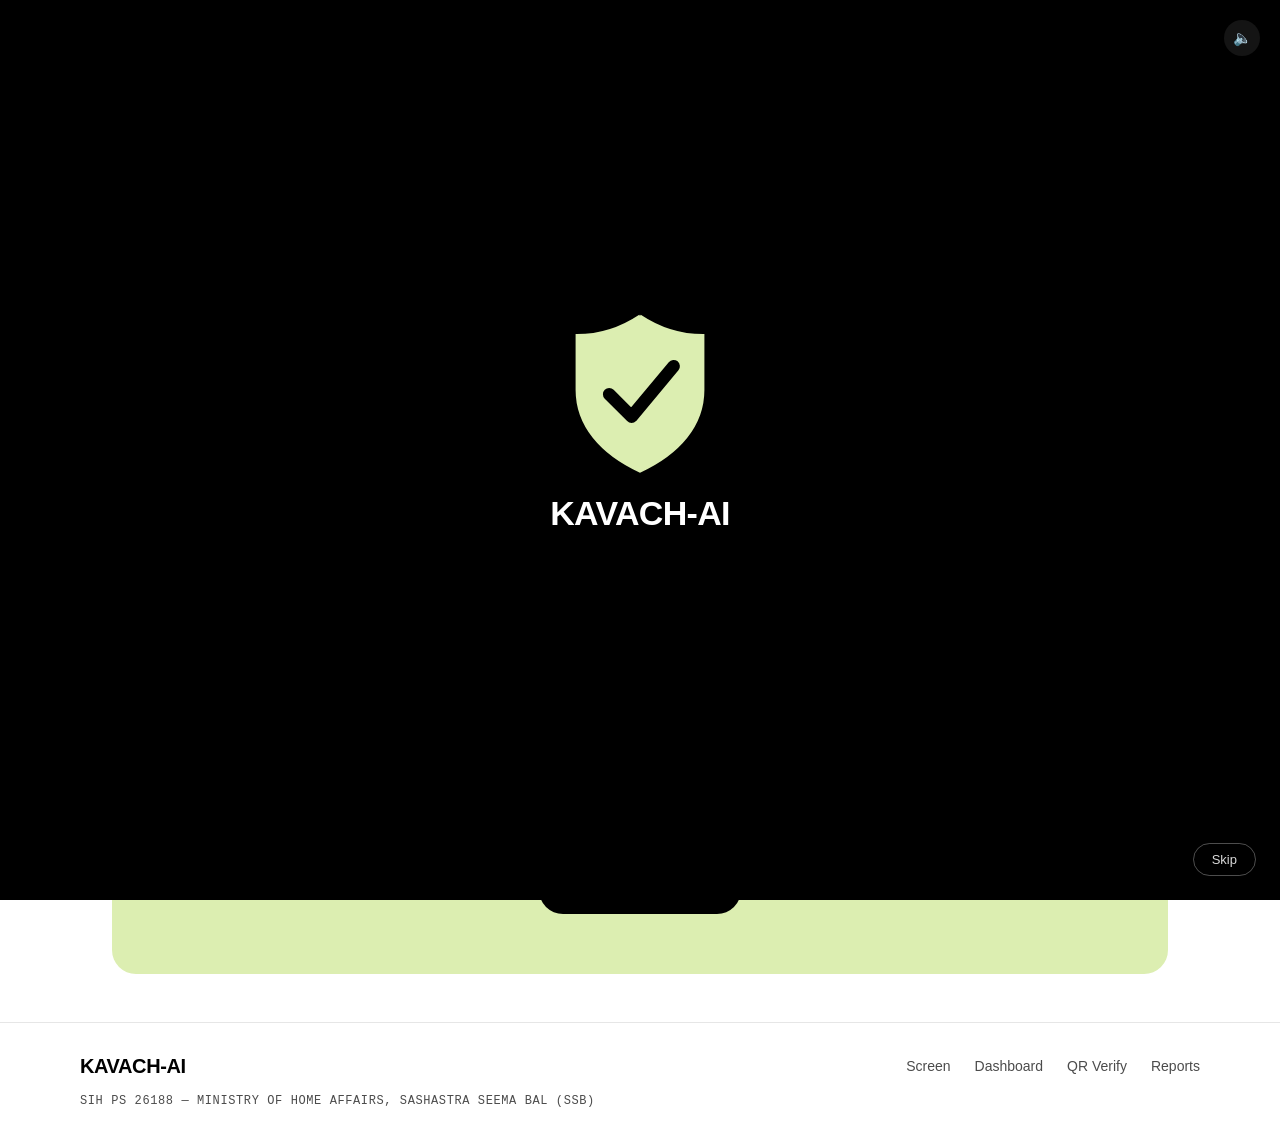
==== commit 77b7ada9: "Update Dockerfile for Cloud Run" ====
--- a/frontend/index.html
+++ b/frontend/index.html
@@ -3,7 +3,7 @@
 <head>
 <meta charset="UTF-8">
 <meta name="viewport" content="width=device-width, initial-scale=1.0">
-<title>KAVACHAI — AI Document Screening System</title>
+<title>KAVACH-AI — AI Document Screening System</title>
 <link rel="stylesheet" href="style.css">
 <link rel="stylesheet" href="splash.css">
 <link rel="manifest" href="manifest.json">
@@ -27,7 +27,7 @@
         </svg>
         <div class="scan-line" id="scanLine"></div>
       </div>
-      <h1 class="wordmark-reveal" id="wordmarkReveal">KAVACHAI</h1>
+      <h1 class="wordmark-reveal" id="wordmarkReveal">KAVACH-AI</h1>
       <div class="divider-line" id="dividerLine"></div>
       <p class="subtitle-type" id="subtitleType"></p>
       <span class="status-dot" id="statusDot"></span>
@@ -38,7 +38,7 @@
   <!-- Top Nav -->
   <header class="top-nav">
     <div class="nav-left">
-      <span class="wordmark">KAVACHAI</span>
+      <span class="wordmark">KAVACH-AI</span>
       <span class="eyebrow-pill">SIH PS 26188</span>
     </div>
     <nav class="nav-links">
@@ -155,7 +155,7 @@
 
   <footer class="footer">
     <div class="footer-top">
-      <span class="wordmark">KAVACHAI</span>
+      <span class="wordmark">KAVACH-AI</span>
       <div class="footer-links">
         <a href="index.html">Screen</a>
         <a href="dashboard.html">Dashboard</a>
@@ -175,7 +175,7 @@
         <button onclick="toggleSaharaChat()" style="background:none;border:none;color:#fff;cursor:pointer;font-size:18px;">✕</button>
       </div>
       <div class="sahara-messages" id="saharaMessages">
-        <div class="sahara-msg bot">Hello! Main SAHARA hoon — KAVACHAI ki assistant. Kuch bhi puchho.</div>
+        <div class="sahara-msg bot">Hello! Main SAHARA hoon — KAVACH-AI ki assistant. Kuch bhi puchho.</div>
       </div>
       <div class="sahara-input-row">
         <input type="text" id="saharaInput" placeholder="App ke baare mein puchho...">
--- a/frontend/splash.css
+++ b/frontend/splash.css
@@ -0,0 +1,211 @@
+/* ==========================================================
+   KAVACH-AI Splash Screen — animated shield logo reveal
+   Pure CSS/JS, no video file needed.
+   ========================================================== */
+
+.splash-overlay {
+  position: fixed;
+  inset: 0;
+  z-index: 9999;
+  background: #000000;
+  display: flex;
+  align-items: center;
+  justify-content: center;
+  transition: opacity 0.6s ease, visibility 0.6s ease;
+}
+
+.splash-overlay.splash-hide {
+  opacity: 0;
+  visibility: hidden;
+  pointer-events: none;
+}
+
+.splash-content {
+  display: flex;
+  flex-direction: column;
+  align-items: center;
+  text-align: center;
+}
+
+/* ---- shield + scan line ---- */
+.shield-wrap {
+  position: relative;
+  width: 140px;
+  height: 161px;
+  overflow: visible;
+}
+
+.shield-svg {
+  display: block;
+}
+
+.shield-outline {
+  fill: none;
+  stroke: #dceeb1;
+  stroke-width: 2;
+}
+
+.shield-fill {
+  fill: #dceeb1;
+  clip-path: inset(0 100% 0 0);
+  transition: clip-path 0.45s cubic-bezier(0.16, 1, 0.3, 1);
+}
+
+.shield-fill.reveal {
+  clip-path: inset(0 0% 0 0);
+}
+
+.check-mark {
+  fill: none;
+  stroke: #000000;
+  stroke-width: 9;
+  stroke-linecap: round;
+  stroke-linejoin: round;
+  opacity: 0;
+  transition: stroke-dashoffset 0.3s ease-out;
+}
+
+.check-mark.reveal {
+  opacity: 1;
+}
+
+.shield-wrap.pulse {
+  animation: shield-pulse 0.28s ease-out;
+}
+
+@keyframes shield-pulse {
+  0%   { transform: scale(1); }
+  50%  { transform: scale(1.06); }
+  100% { transform: scale(1); }
+}
+
+.scan-line {
+  position: absolute;
+  top: -6px;
+  left: -6px;
+  width: 6px;
+  height: calc(100% + 12px);
+  background: #dceeb1;
+  box-shadow: 0 0 12px 2px rgba(220, 238, 177, 0.8);
+  opacity: 1;
+  transition: transform 0.45s cubic-bezier(0.16, 1, 0.3, 1), opacity 0.2s ease-out 0.35s;
+}
+
+.scan-line.sweep {
+  transform: translateX(152px);
+  opacity: 0;
+}
+
+/* ---- wordmark ---- */
+.wordmark-reveal {
+  margin: 20px 0 0 0;
+  font-family: "Inter", "Segoe UI", Roboto, Arial, sans-serif;
+  font-size: 34px;
+  font-weight: 800;
+  letter-spacing: -0.02em;
+  color: #ffffff;
+  opacity: 0;
+  transform: scale(1.1);
+  transition: opacity 0.3s ease-out, transform 0.3s ease-out;
+}
+
+.wordmark-reveal.reveal {
+  opacity: 1;
+  transform: scale(1);
+}
+
+/* ---- divider ---- */
+.divider-line {
+  width: 0;
+  height: 1px;
+  background: rgba(255, 255, 255, 0.4);
+  margin: 10px 0;
+  transition: width 0.15s ease-out;
+}
+
+.divider-line.reveal {
+  width: 70px;
+}
+
+/* ---- subtitle (typewriter) ---- */
+.subtitle-type {
+  font-family: "Roboto Mono", "Courier New", monospace;
+  font-size: 12px;
+  letter-spacing: 0.15em;
+  text-transform: uppercase;
+  color: rgba(255, 255, 255, 0.75);
+  min-height: 14px;
+  margin: 0;
+}
+
+/* ---- status dot ---- */
+.status-dot {
+  display: inline-block;
+  width: 6px;
+  height: 6px;
+  border-radius: 50%;
+  background: #dceeb1;
+  margin-top: 14px;
+  opacity: 0;
+  transform: scale(1);
+  transition: opacity 0.15s ease-out;
+}
+
+.status-dot.reveal {
+  opacity: 1;
+  animation: dot-pulse 0.5s ease-out;
+}
+
+@keyframes dot-pulse {
+  0%   { transform: scale(1); box-shadow: 0 0 0 0 rgba(220, 238, 177, 0.6); }
+  60%  { transform: scale(1.5); box-shadow: 0 0 0 6px rgba(220, 238, 177, 0); }
+  100% { transform: scale(1); box-shadow: 0 0 0 0 rgba(220, 238, 177, 0); }
+}
+
+/* ---- controls ---- */
+.splash-audio-toggle {
+  position: absolute;
+  top: 20px;
+  right: 20px;
+  width: 36px;
+  height: 36px;
+  border-radius: 50%;
+  background: rgba(255, 255, 255, 0.08);
+  color: #ffffff;
+  display: flex;
+  align-items: center;
+  justify-content: center;
+  cursor: pointer;
+  font-size: 15px;
+  user-select: none;
+  transition: background 0.2s ease;
+}
+
+.splash-audio-toggle:hover {
+  background: rgba(255, 255, 255, 0.18);
+}
+
+.splash-skip {
+  position: absolute;
+  bottom: 24px;
+  right: 24px;
+  background: transparent;
+  border: 1px solid rgba(255, 255, 255, 0.3);
+  color: rgba(255, 255, 255, 0.85);
+  font-size: 13px;
+  font-family: inherit;
+  padding: 8px 18px;
+  border-radius: 50px;
+  cursor: pointer;
+  transition: background 0.2s ease, border-color 0.2s ease;
+}
+
+.splash-skip:hover {
+  background: rgba(255, 255, 255, 0.1);
+  border-color: rgba(255, 255, 255, 0.6);
+}
+
+@media (max-width: 480px) {
+  .shield-wrap { width: 110px; height: 126px; }
+  .wordmark-reveal { font-size: 26px; }
+}
